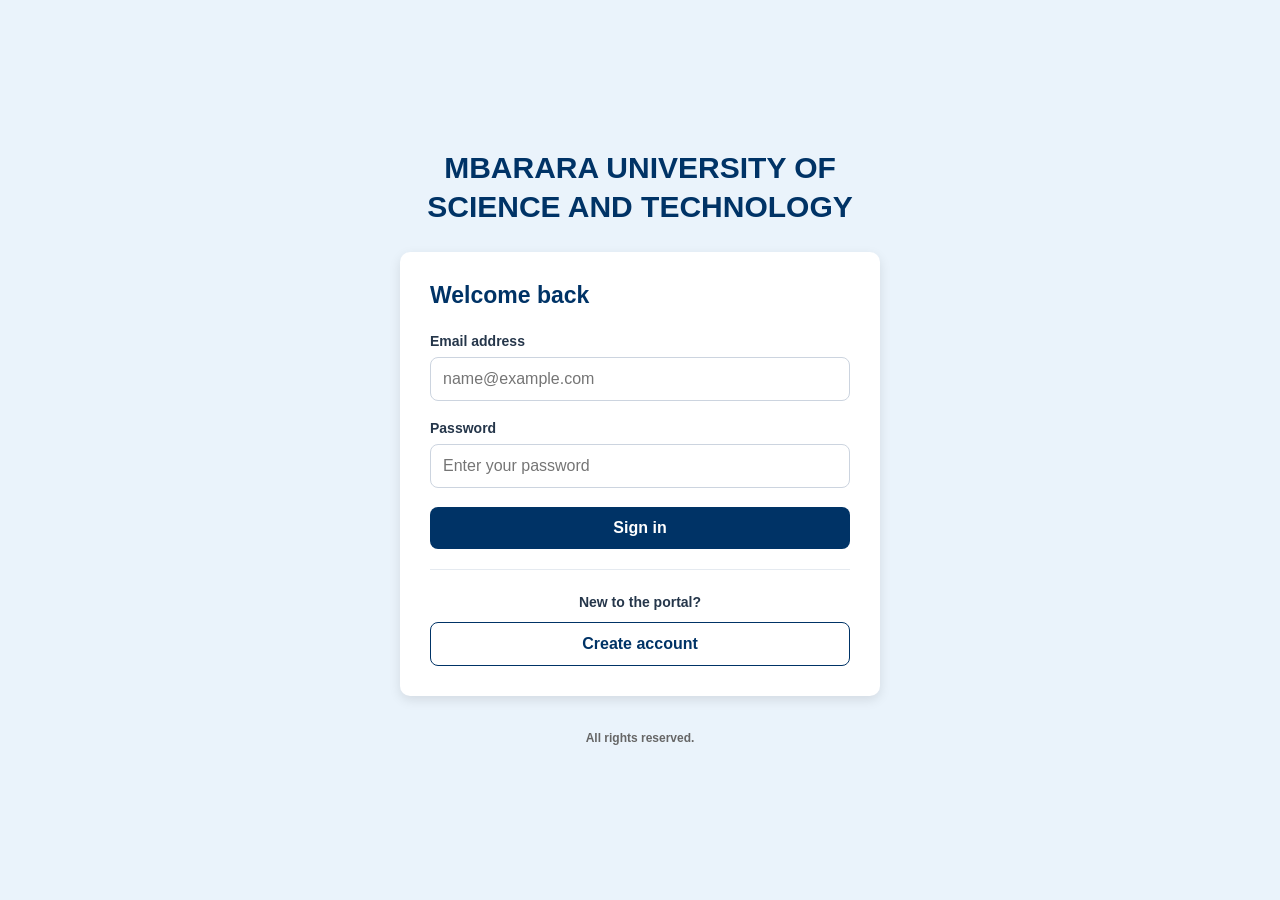
==== index.html @ 79d7112a "Rename webpage.html to index.html" ====
﻿<!doctype html>
<html lang="en">
<head>
  <meta charset="UTF-8">
  <meta name="viewport" content="width=device-width, initial-scale=1.0">
  <title>MUST Online Application Portal</title>
  <link rel="stylesheet" href="style.css">
  <script src="script.js" defer></script>
</head>
<body>
  <h1 class="title">MBARARA UNIVERSITY OF<br>SCIENCE AND TECHNOLOGY</h1>
  <main class="login">

    <h2>Welcome back</h2>

    <form id="loginForm">
      <label for="email">Email address</label>
      <input id="email" type="email" placeholder="name@example.com" autocomplete="username" required>
      <label for="password">Password</label>
      <input id="password" type="password" placeholder="Enter your password" autocomplete="current-password" required>
      <button type="submit">Sign in</button>
      <p class="status" role="status"></p>
    </form>
    <div class="create-account">
      <p>New to the portal?</p>
      <button type="button" id="openRegister">Create account</button>
    </div>

  </main>

  <p class="footer">All rights reserved.</p>
  <dialog id="registerModal" class="modal-overlay" aria-labelledby="registerTitle">
    <div class="register-window">
      <button type="button" class="close-modal" id="closeRegister" aria-label="Close registration">&times;</button>
      <h2 id="registerTitle">Create account</h2>

      <p>Enter your details to create an account.</p>
      <form id="registerForm">
        <label for="surname">Surname</label>
        <input id="surname" placeholder="Surname" autocomplete="family-name" required>
        <label for="otherNames">Other names</label>
        <input id="otherNames" placeholder="Other names" autocomplete="given-name" required>
        <p class="hint">Use an active phone number to receive notifications.</p>
        <label for="registerEmail">Email address</label>
        <input id="registerEmail" type="email" placeholder="name@example.com" autocomplete="email" required>
        <button type="submit" class="register-submit">Create account</button>
        <p class="status" role="status"></p>
      </form>
    </div>
  </dialog>
</body>
</html>
---- style.css ----
﻿/* Include padding and borders in element widths. */
*, *::before, *::after { box-sizing: border-box; }

/* Center the login screen on a pale blue background. */
body {
  margin: 0;
  padding: 30px 15px;
  min-height: 100vh;
  font-family: Arial, sans-serif;
  background-color: #eaf3fb;
  display: flex;
  flex-direction: column;
  justify-content: center;
  align-items: center;
  color: #25364a;
}
.title {
  max-width: 700px;
  margin: 0 0 26px;
  color: #003366;
  font-size: 30px;
  line-height: 1.3;
  text-align: center;
}
/* The login card fills small screens, up to 480px. */
.login {
  width: 100%;
  max-width: 480px;
  padding: 30px;
  background: white;
  border-radius: 10px;
  box-shadow: 0 4px 12px rgba(0, 0, 0, .1);
}
h2 { margin: 0 0 24px; font-size: 23px; color: #003366; }
form { display: flex; flex-direction: column; text-align: left; }
label { font-weight: bold; font-size: 14px; margin-bottom: 8px; }
input {
  width: 100%;
  padding: 12px;
  margin-bottom: 19px;
  border: 1px solid #ccd4df;
  border-radius: 8px;
  font: inherit;
}
input:focus { outline: 2px solid #00509e; border-color: #00509e; }
button {
  padding: 12px;
  background-color: #003366;
  color: white;
  border: none;
  border-radius: 8px;
  font: bold 16px Arial, sans-serif;
  cursor: pointer;
  transition: background-color .2s, color .2s;
}
button:hover { background-color: #00509e; }
button:focus-visible, a:focus-visible { outline: 2px solid #00509e; outline-offset: 2px; }
a { color: #00509e; text-underline-offset: 3px; }
.forgot { text-align: right; font-size: 13px; margin: 18px 0 24px; }
.create-account { margin-top: 20px; text-align: center; border-top: 1px solid #e5eaf0; padding-top: 10px; }
.create-account p { margin-bottom: 12px; font-size: 14px; font-weight: bold; }
.create-account button { width: 100%; background: white; color: #003366; border: 1px solid #003366; }
.create-account button:hover { background: #003366; color: white; }
.footer { margin: 35px 0 8px; font-size: 12px; font-weight: bold; color: #666; text-align: center; }
/* A native dialog provides keyboard focus handling and Escape to close. */
.modal-overlay {
  padding: 20px;
  border: none;
  background: transparent;
  width: 100%;
  max-width: 490px;
  max-height: 100vh;
  overflow-y: auto;
}
.modal-overlay::backdrop { background: rgba(0, 0, 0, .35); backdrop-filter: blur(6px); }
.register-window {
  position: relative;
  background: white;
  width: 100%;
  padding: 30px;
  border-radius: 12px;
  box-shadow: 0 8px 25px rgba(0, 0, 0, .2);
}
.register-window h2 { padding-right: 25px; }
.register-window > p { font-size: 14px; line-height: 1.6; margin-bottom: 25px; color: #555; }
.close-modal { position: absolute; top: 10px; right: 12px; background: transparent; color: #555; font-size: 28px; padding: 2px 8px; }
.close-modal:hover { background: transparent; color: #003366; }
.register-submit { margin-top: 5px; }
.hint { font-size: 12px; color: #666; margin: -10px 0 20px; line-height: 1.5; }
.status { font-size: 13px; line-height: 1.6; padding: 12px; background: #eaf3fb; border-radius: 6px; }
.status:empty { display: none; }
@media (max-width: 500px) {
  .login { padding: 22px; }
  .title { font-size: 23px; }
  .register-window { padding: 25px 20px; }
}
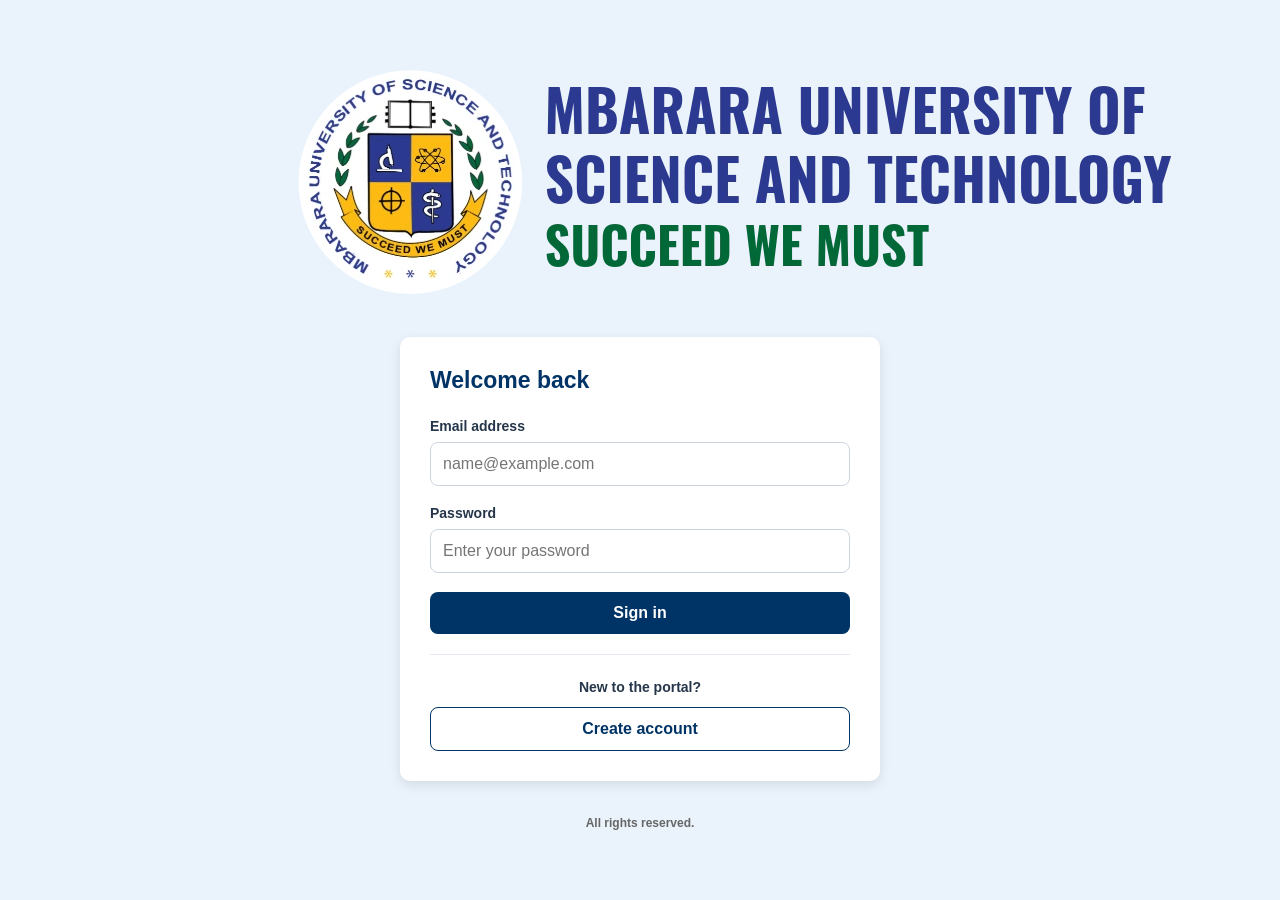
==== commit 5674169b: "Rename webpage.html to index.html" ====
--- a/index.html
+++ b/index.html
@@ -1,53 +1,56 @@
-﻿<!doctype html>
-<html lang="en">
-<head>
-  <meta charset="UTF-8">
-  <meta name="viewport" content="width=device-width, initial-scale=1.0">
-  <title>MUST Online Application Portal</title>
-  <link rel="stylesheet" href="style.css">
-  <script src="script.js" defer></script>
-</head>
-<body>
-  <h1 class="title">MBARARA UNIVERSITY OF<br>SCIENCE AND TECHNOLOGY</h1>
-  <main class="login">
-
-    <h2>Welcome back</h2>
-
-    <form id="loginForm">
-      <label for="email">Email address</label>
-      <input id="email" type="email" placeholder="name@example.com" autocomplete="username" required>
-      <label for="password">Password</label>
-      <input id="password" type="password" placeholder="Enter your password" autocomplete="current-password" required>
-      <button type="submit">Sign in</button>
-      <p class="status" role="status"></p>
-    </form>
-    <div class="create-account">
-      <p>New to the portal?</p>
-      <button type="button" id="openRegister">Create account</button>
-    </div>
-
-  </main>
-
-  <p class="footer">All rights reserved.</p>
-  <dialog id="registerModal" class="modal-overlay" aria-labelledby="registerTitle">
-    <div class="register-window">
-      <button type="button" class="close-modal" id="closeRegister" aria-label="Close registration">&times;</button>
-      <h2 id="registerTitle">Create account</h2>
-
-      <p>Enter your details to create an account.</p>
-      <form id="registerForm">
-        <label for="surname">Surname</label>
-        <input id="surname" placeholder="Surname" autocomplete="family-name" required>
-        <label for="otherNames">Other names</label>
-        <input id="otherNames" placeholder="Other names" autocomplete="given-name" required>
-        <p class="hint">Use an active phone number to receive notifications.</p>
-        <label for="registerEmail">Email address</label>
-        <input id="registerEmail" type="email" placeholder="name@example.com" autocomplete="email" required>
-        <button type="submit" class="register-submit">Create account</button>
-        <p class="status" role="status"></p>
-      </form>
-    </div>
-  </dialog>
-</body>
-</html>
-
+<!doctype html>
+<html lang="en">
+<head>
+  <meta charset="UTF-8">
+  <meta name="viewport" content="width=device-width, initial-scale=1.0">
+  <title>MUST Online Application Portal</title>
+  <link rel="stylesheet" href="style.css">
+  <script src="script.js" defer></script>
+</head>
+<body>
+  <h1 class="title"><img class="university-logo" src="images/must-logo.webp" alt="Mbarara University of Science and Technology" width="900" height="240"></h1>
+  <main class="login">
+
+    <h2>Welcome back</h2>
+
+    <form id="loginForm">
+      <label for="email">Email address</label>
+      <input id="email" type="email" placeholder="name@example.com" autocomplete="username" required>
+      <label for="password">Password</label>
+      <input id="password" type="password" placeholder="Enter your password" autocomplete="current-password" required>
+      <button type="submit">Sign in</button>
+      <p class="status" role="status"></p>
+    </form>
+    <div class="create-account">
+      <p>New to the portal?</p>
+      <button type="button" id="openRegister">Create account</button>
+    </div>
+
+  </main>
+
+  <p class="footer">All rights reserved.</p>
+  <dialog id="registerModal" class="modal-overlay" aria-labelledby="registerTitle">
+    <div class="register-window">
+      <button type="button" class="close-modal" id="closeRegister" aria-label="Close registration">&times;</button>
+      <h2 id="registerTitle">Create account</h2>
+
+      <p>Enter your details to create an account.</p>
+      <form id="registerForm">
+        <label for="surname">Surname</label>
+        <input id="surname" placeholder="Surname" autocomplete="family-name" required>
+        <label for="otherNames">Other names</label>
+        <input id="otherNames" placeholder="Other names" autocomplete="given-name" required>
+        <label for="phone">Phone number</label>
+        <input id="phone" type="tel" placeholder="0770000000" autocomplete="tel" pattern="[0-9+ ()\-]{7,18}" required>
+        <p class="hint">Use an active phone number to receive notifications.</p>
+        <label for="registerEmail">Email address</label>
+        <input id="registerEmail" type="email" placeholder="name@example.com" autocomplete="email" required>
+        <button type="submit" class="register-submit">Create account</button>
+        <p class="status" role="status"></p>
+      </form>
+    </div>
+  </dialog>
+</body>
+</html>
+
+
